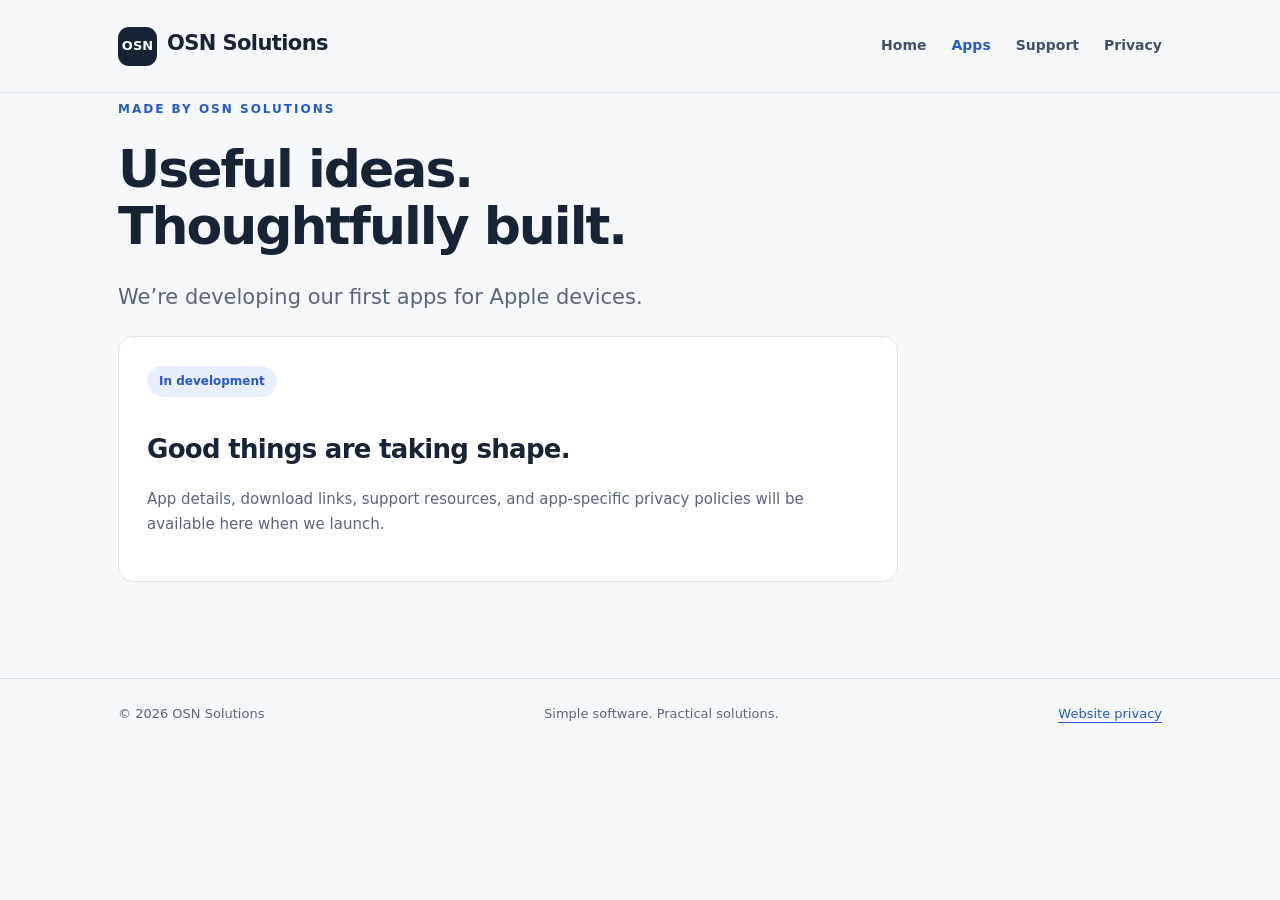
==== apps.html @ eb57c19d "init" ====
<!doctype html><html lang="en"><head><meta charset="utf-8"><meta name="viewport" content="width=device-width,initial-scale=1"><title>Our apps | OSN Solutions</title><meta name="description" content="OSN Solutions builds practical apps for Apple devices. Explore our apps, support, and privacy information."><link rel="stylesheet" href="styles.css"><link rel="icon" href="favicon.svg" type="image/svg+xml"></head><body><a class="skip" href="#main">Skip to content</a><header><div class="wrap"><a class="brand" href="index.html"><span class="mark" aria-hidden="true">OSN</span>OSN Solutions</a><nav aria-label="Main navigation"><a href="index.html">Home</a><a href="apps.html" aria-current="page">Apps</a><a href="support.html">Support</a><a href="privacy.html">Privacy</a></nav></div></header><main id="main" class="wrap"><div class="prose"><span class="eyebrow">Made by OSN Solutions</span><h1>Useful ideas.<br>Thoughtfully built.</h1><p class="intro">We’re developing our first apps for Apple devices.</p><section class="card"><span class="status">In development</span><h2>Good things are taking shape.</h2><p>App details, download links, support resources, and app-specific privacy policies will be available here when we launch.</p></section></div></main><footer><div class="wrap"><span>© 2026 OSN Solutions</span><span>Simple software. Practical solutions.</span><a href="privacy.html">Website privacy</a></div></footer></body></html>
---- styles.css ----
*{box-sizing:border-box}html{scroll-behavior:smooth}body{margin:0;background:#f7f8fa;color:#182335;font:17px/1.7 system-ui,-apple-system,BlinkMacSystemFont,"Segoe UI",sans-serif}a{color:#245ac7;text-underline-offset:4px}a:focus-visible{outline:3px solid #245ac7;outline-offset:6px}.wrap{max-width:1100px;margin:auto;padding:0 28px}header{padding:26px 0;border-bottom:1px solid #dee3eb}header .wrap{display:flex;justify-content:space-between;align-items:center;gap:24px}.brand{font-size:21px;font-weight:800;color:#182335;text-decoration:none;letter-spacing:-.6px}.mark{display:inline-grid;place-items:center;background:#182335;color:white;width:39px;height:39px;border-radius:11px;margin-right:10px;font-size:13px;letter-spacing:0}nav{display:flex;gap:25px;flex-wrap:wrap}nav a{font-size:14px;font-weight:600;text-decoration:none;color:#435068}nav a[aria-current]{color:#245ac7}main{min-height:65vh;padding:75px 0 85px}.eyebrow{text-transform:uppercase;letter-spacing:2px;color:#245ac7;font-size:12px;font-weight:750}h1{font-size:clamp(42px,7vw,78px);line-height:1.08;letter-spacing:-3px;margin:20px 0 26px;max-width:850px}h2{font-size:26px;line-height:1.25;letter-spacing:-.7px}p{max-width:720px}.intro{font-size:21px;color:#59667a;max-width:620px}.button{display:inline-block;background:#245ac7;color:white;text-decoration:none;padding:12px 23px;border-radius:8px;font-size:15px;font-weight:650;margin:15px 10px 15px 0}.secondary{background:white;color:#182335;border:1px solid #cbd3df}.grid{display:grid;grid-template-columns:repeat(3,1fr);gap:22px;margin-top:65px}.card{background:white;border:1px solid #e0e5ed;border-radius:15px;padding:28px}.card p{color:#59667a;font-size:15px}.number{font-size:12px;color:#245ac7;font-weight:700}.status{display:inline-block;border-radius:30px;padding:5px 12px;background:#e9effc;color:#245ac7;font-size:12px;font-weight:650}.prose h1{font-size:52px;letter-spacing:-2px}.prose h2{margin-top:36px}.prose{max-width:780px}.skip{position:absolute;top:-100px;background:white;padding:10px}.skip:focus{top:0}footer{border-top:1px solid #dee3eb;padding:24px 0;color:#59667a;font-size:13px}footer .wrap{display:flex;justify-content:space-between;gap:20px;flex-wrap:wrap}@media(max-width:650px){header .wrap{align-items:flex-start;flex-direction:column}nav{gap:20px}main{padding:48px 0 60px}h1{letter-spacing:-2px}.grid{grid-template-columns:1fr;margin-top:40px}.intro{font-size:19px}.wrap{padding:0 22px}.prose h1{font-size:42px}}
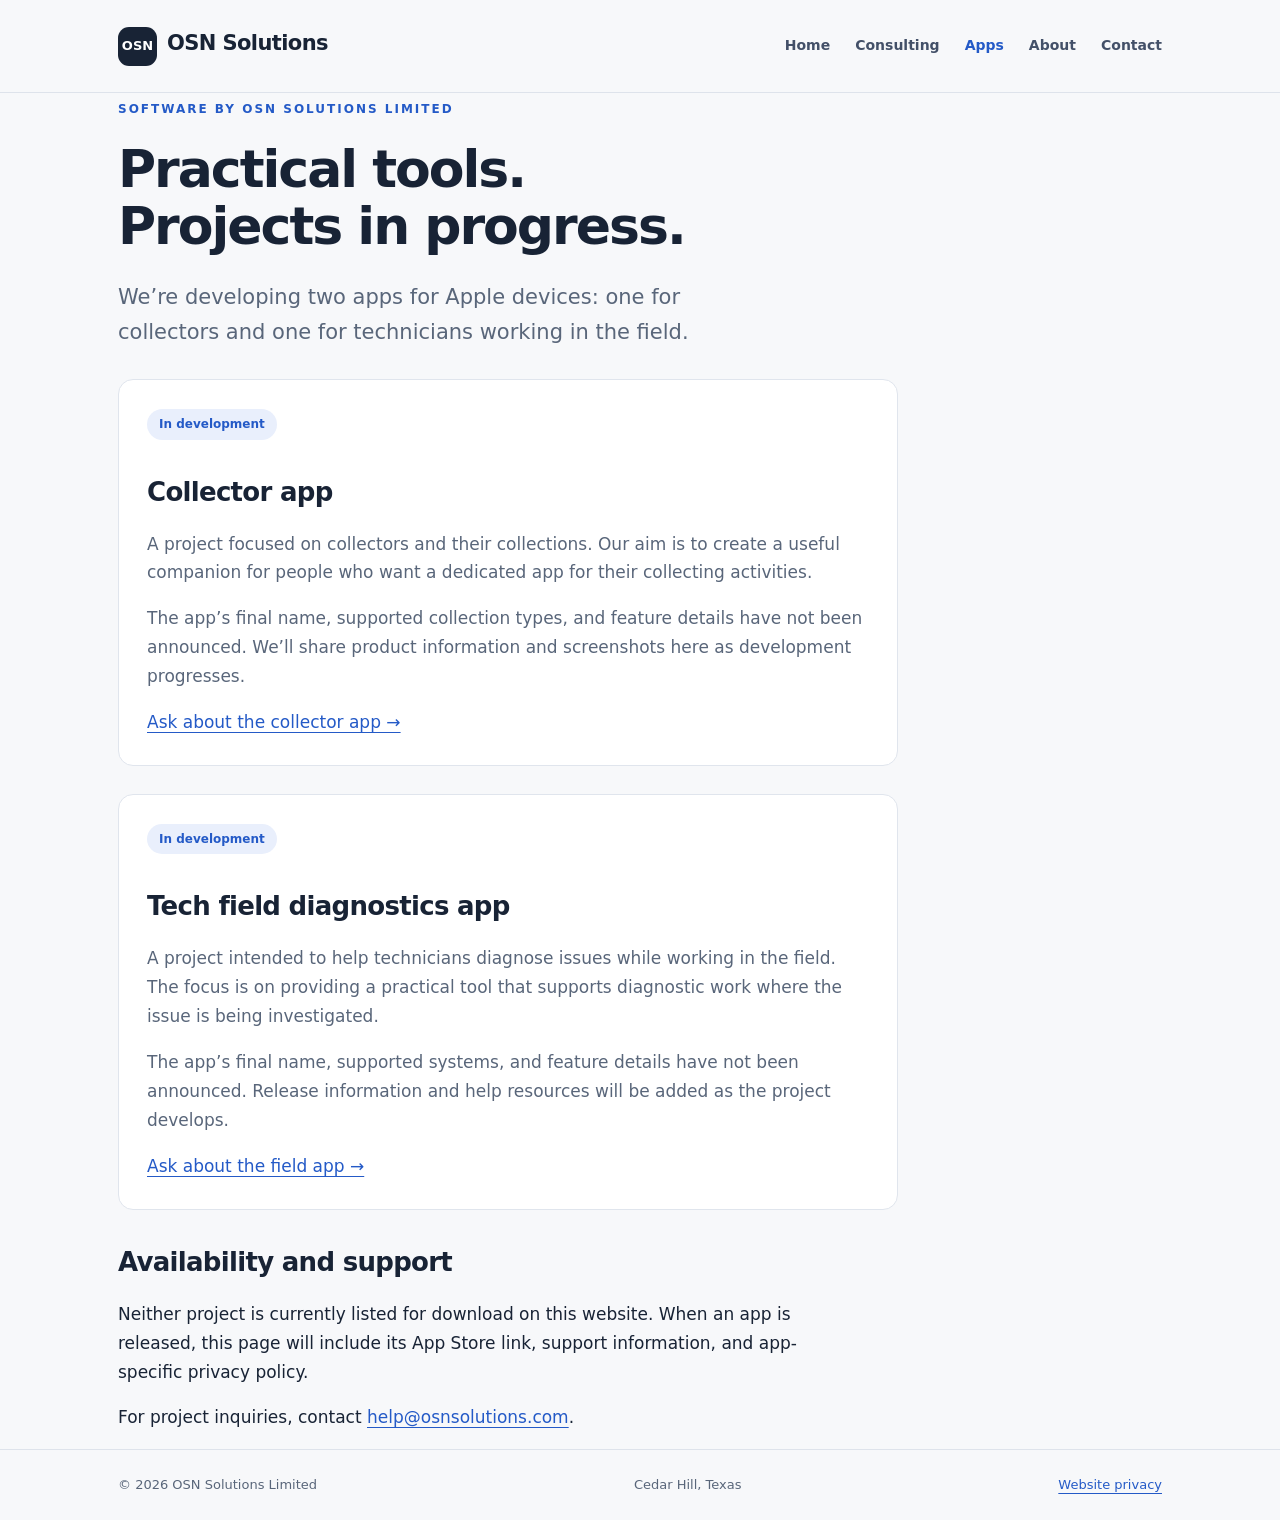
==== commit b06a18f0: "data update" ====
--- a/apps.html
+++ b/apps.html
@@ -1 +1 @@
-<!doctype html><html lang="en"><head><meta charset="utf-8"><meta name="viewport" content="width=device-width,initial-scale=1"><title>Our apps | OSN Solutions</title><meta name="description" content="OSN Solutions builds practical apps for Apple devices. Explore our apps, support, and privacy information."><link rel="stylesheet" href="styles.css"><link rel="icon" href="favicon.svg" type="image/svg+xml"></head><body><a class="skip" href="#main">Skip to content</a><header><div class="wrap"><a class="brand" href="index.html"><span class="mark" aria-hidden="true">OSN</span>OSN Solutions</a><nav aria-label="Main navigation"><a href="index.html">Home</a><a href="apps.html" aria-current="page">Apps</a><a href="support.html">Support</a><a href="privacy.html">Privacy</a></nav></div></header><main id="main" class="wrap"><div class="prose"><span class="eyebrow">Made by OSN Solutions</span><h1>Useful ideas.<br>Thoughtfully built.</h1><p class="intro">We’re developing our first apps for Apple devices.</p><section class="card"><span class="status">In development</span><h2>Good things are taking shape.</h2><p>App details, download links, support resources, and app-specific privacy policies will be available here when we launch.</p></section></div></main><footer><div class="wrap"><span>© 2026 OSN Solutions</span><span>Simple software. Practical solutions.</span><a href="privacy.html">Website privacy</a></div></footer></body></html>+<!doctype html><html lang="en"><head><meta charset="utf-8"><meta name="viewport" content="width=device-width,initial-scale=1"><title>Apps in development | OSN Solutions Limited</title><meta name="description" content="OSN Solutions Limited provides IT consulting services to small businesses from Cedar Hill, Texas, and develops practical apps for Apple devices."><link rel="stylesheet" href="styles.css"><link rel="icon" href="favicon.svg" type="image/svg+xml"></head><body><a class="skip" href="#main">Skip to content</a><header><div class="wrap"><a class="brand" href="index.html"><span class="mark" aria-hidden="true">OSN</span>OSN Solutions</a><nav aria-label="Main navigation"><a href="index.html">Home</a><a href="services.html">Consulting</a><a href="apps.html" aria-current="page">Apps</a><a href="about.html">About</a><a href="support.html">Contact</a></nav></div></header><main id="main" class="wrap"><div class="prose"><span class="eyebrow">Software by OSN Solutions Limited</span><h1>Practical tools.<br>Projects in progress.</h1><p class="intro">We’re developing two apps for Apple devices: one for collectors and one for technicians working in the field.</p><section class="card app-card"><span class="status">In development</span><h2>Collector app</h2><p>A project focused on collectors and their collections. Our aim is to create a useful companion for people who want a dedicated app for their collecting activities.</p><p>The app’s final name, supported collection types, and feature details have not been announced. We’ll share product information and screenshots here as development progresses.</p><a href="mailto:help@osnsolutions.com?subject=Collector%20app%20inquiry">Ask about the collector app →</a></section><section class="card app-card"><span class="status">In development</span><h2>Tech field diagnostics app</h2><p>A project intended to help technicians diagnose issues while working in the field. The focus is on providing a practical tool that supports diagnostic work where the issue is being investigated.</p><p>The app’s final name, supported systems, and feature details have not been announced. Release information and help resources will be added as the project develops.</p><a href="mailto:help@osnsolutions.com?subject=Field%20diagnostics%20app%20inquiry">Ask about the field app →</a></section><h2>Availability and support</h2><p>Neither project is currently listed for download on this website. When an app is released, this page will include its App Store link, support information, and app-specific privacy policy.</p><p>For project inquiries, contact <a href="mailto:help@osnsolutions.com">help@osnsolutions.com</a>.</p></div></main><footer><div class="wrap"><span>© 2026 OSN Solutions Limited</span><span>Cedar Hill, Texas</span><a href="privacy.html">Website privacy</a></div></footer></body></html>
--- a/styles.css
+++ b/styles.css
@@ -1 +1,2 @@
-*{box-sizing:border-box}html{scroll-behavior:smooth}body{margin:0;background:#f7f8fa;color:#182335;font:17px/1.7 system-ui,-apple-system,BlinkMacSystemFont,"Segoe UI",sans-serif}a{color:#245ac7;text-underline-offset:4px}a:focus-visible{outline:3px solid #245ac7;outline-offset:6px}.wrap{max-width:1100px;margin:auto;padding:0 28px}header{padding:26px 0;border-bottom:1px solid #dee3eb}header .wrap{display:flex;justify-content:space-between;align-items:center;gap:24px}.brand{font-size:21px;font-weight:800;color:#182335;text-decoration:none;letter-spacing:-.6px}.mark{display:inline-grid;place-items:center;background:#182335;color:white;width:39px;height:39px;border-radius:11px;margin-right:10px;font-size:13px;letter-spacing:0}nav{display:flex;gap:25px;flex-wrap:wrap}nav a{font-size:14px;font-weight:600;text-decoration:none;color:#435068}nav a[aria-current]{color:#245ac7}main{min-height:65vh;padding:75px 0 85px}.eyebrow{text-transform:uppercase;letter-spacing:2px;color:#245ac7;font-size:12px;font-weight:750}h1{font-size:clamp(42px,7vw,78px);line-height:1.08;letter-spacing:-3px;margin:20px 0 26px;max-width:850px}h2{font-size:26px;line-height:1.25;letter-spacing:-.7px}p{max-width:720px}.intro{font-size:21px;color:#59667a;max-width:620px}.button{display:inline-block;background:#245ac7;color:white;text-decoration:none;padding:12px 23px;border-radius:8px;font-size:15px;font-weight:650;margin:15px 10px 15px 0}.secondary{background:white;color:#182335;border:1px solid #cbd3df}.grid{display:grid;grid-template-columns:repeat(3,1fr);gap:22px;margin-top:65px}.card{background:white;border:1px solid #e0e5ed;border-radius:15px;padding:28px}.card p{color:#59667a;font-size:15px}.number{font-size:12px;color:#245ac7;font-weight:700}.status{display:inline-block;border-radius:30px;padding:5px 12px;background:#e9effc;color:#245ac7;font-size:12px;font-weight:650}.prose h1{font-size:52px;letter-spacing:-2px}.prose h2{margin-top:36px}.prose{max-width:780px}.skip{position:absolute;top:-100px;background:white;padding:10px}.skip:focus{top:0}footer{border-top:1px solid #dee3eb;padding:24px 0;color:#59667a;font-size:13px}footer .wrap{display:flex;justify-content:space-between;gap:20px;flex-wrap:wrap}@media(max-width:650px){header .wrap{align-items:flex-start;flex-direction:column}nav{gap:20px}main{padding:48px 0 60px}h1{letter-spacing:-2px}.grid{grid-template-columns:1fr;margin-top:40px}.intro{font-size:19px}.wrap{padding:0 22px}.prose h1{font-size:42px}}+*{box-sizing:border-box}html{scroll-behavior:smooth}body{margin:0;background:#f7f8fa;color:#182335;font:17px/1.7 system-ui,-apple-system,BlinkMacSystemFont,"Segoe UI",sans-serif}a{color:#245ac7;text-underline-offset:4px}a:focus-visible{outline:3px solid #245ac7;outline-offset:6px}.wrap{max-width:1100px;margin:auto;padding:0 28px}header{padding:26px 0;border-bottom:1px solid #dee3eb}header .wrap{display:flex;justify-content:space-between;align-items:center;gap:24px}.brand{font-size:21px;font-weight:800;color:#182335;text-decoration:none;letter-spacing:-.6px}.mark{display:inline-grid;place-items:center;background:#182335;color:white;width:39px;height:39px;border-radius:11px;margin-right:10px;font-size:13px;letter-spacing:0}nav{display:flex;gap:25px;flex-wrap:wrap}nav a{font-size:14px;font-weight:600;text-decoration:none;color:#435068}nav a[aria-current]{color:#245ac7}main{min-height:65vh;padding:75px 0 85px}.eyebrow{text-transform:uppercase;letter-spacing:2px;color:#245ac7;font-size:12px;font-weight:750}h1{font-size:clamp(42px,7vw,78px);line-height:1.08;letter-spacing:-3px;margin:20px 0 26px;max-width:850px}h2{font-size:26px;line-height:1.25;letter-spacing:-.7px}p{max-width:720px}.intro{font-size:21px;color:#59667a;max-width:620px}.button{display:inline-block;background:#245ac7;color:white;text-decoration:none;padding:12px 23px;border-radius:8px;font-size:15px;font-weight:650;margin:15px 10px 15px 0}.secondary{background:white;color:#182335;border:1px solid #cbd3df}.grid{display:grid;grid-template-columns:repeat(3,1fr);gap:22px;margin-top:65px}.card{background:white;border:1px solid #e0e5ed;border-radius:15px;padding:28px}.card p{color:#59667a;font-size:15px}.number{font-size:12px;color:#245ac7;font-weight:700}.status{display:inline-block;border-radius:30px;padding:5px 12px;background:#e9effc;color:#245ac7;font-size:12px;font-weight:650}.prose h1{font-size:52px;letter-spacing:-2px}.prose h2{margin-top:36px}.prose{max-width:780px}.skip{position:absolute;top:-100px;background:white;padding:10px}.skip:focus{top:0}footer{border-top:1px solid #dee3eb;padding:24px 0;color:#59667a;font-size:13px}footer .wrap{display:flex;justify-content:space-between;gap:20px;flex-wrap:wrap}@media(max-width:650px){header .wrap{align-items:flex-start;flex-direction:column}nav{gap:20px}main{padding:48px 0 60px}h1{letter-spacing:-2px}.grid{grid-template-columns:1fr;margin-top:40px}.intro{font-size:19px}.wrap{padding:0 22px}.prose h1{font-size:42px}}
+.section{margin-top:65px;border-top:1px solid #dee3eb;padding-top:35px}.app-card{margin:28px 0}.app-card p{font-size:17px}dt{font-weight:650;margin-top:18px}dd{margin-left:0;color:#59667a}@media(max-width:850px){header .wrap{align-items:flex-start;flex-direction:column}nav{gap:18px}}
